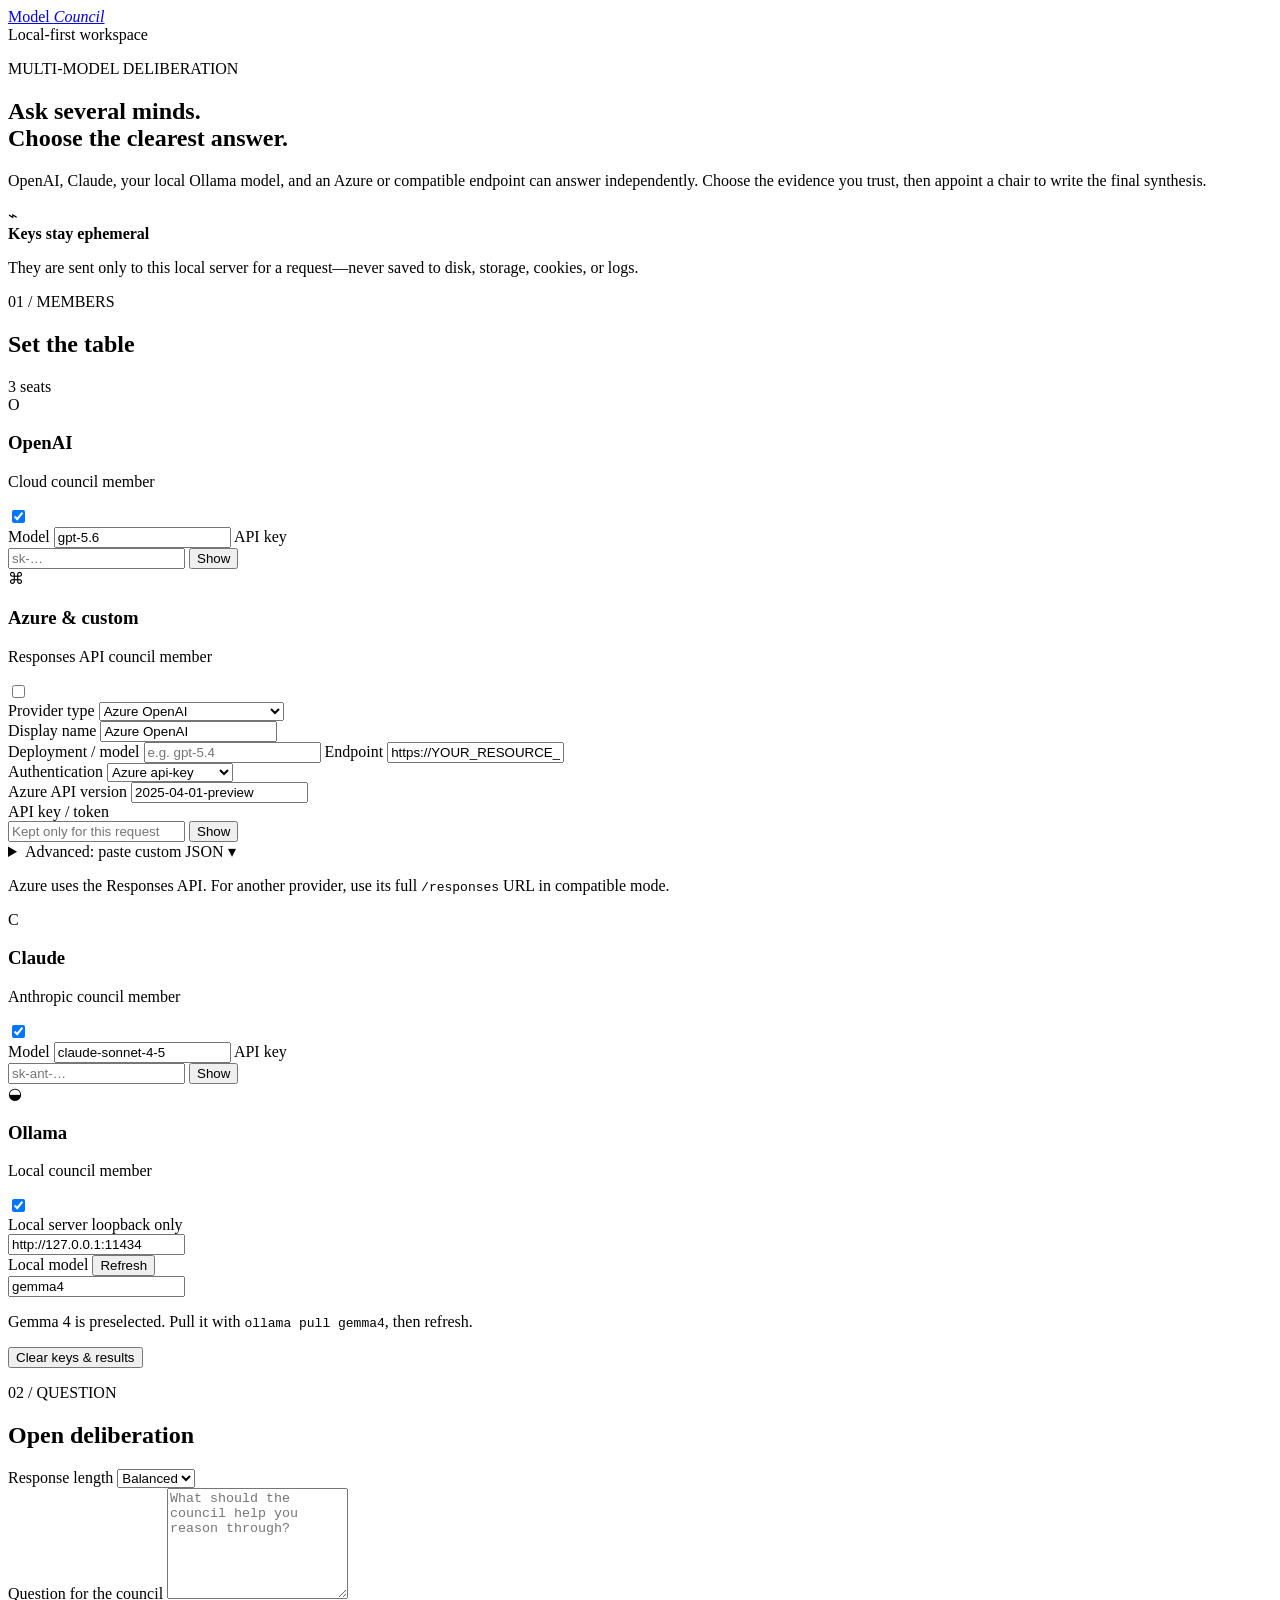
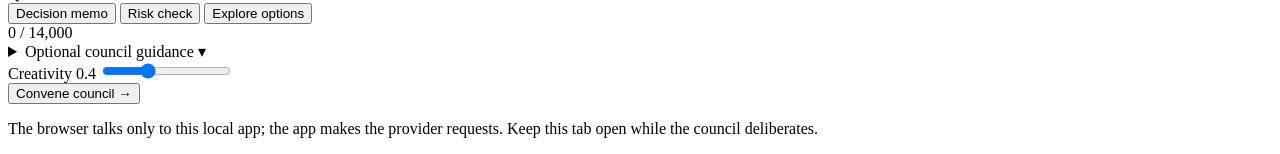
==== static/index.html @ 068204ca "Initial commit" ====
<!doctype html>
<html lang="en">
  <head>
    <meta charset="utf-8" />
    <meta name="viewport" content="width=device-width, initial-scale=1" />
    <meta
      name="description"
      content="Ask OpenAI, Claude, Ollama, and Azure or compatible Responses API models for independent answers, then let a chair synthesize them."
    />
    <title>Model Council</title>
    <link rel="stylesheet" href="/styles.css" />
  </head>
  <body>
    <div class="ambient ambient-one" aria-hidden="true"></div>
    <div class="ambient ambient-two" aria-hidden="true"></div>

    <main class="shell">
      <header class="topbar">
        <a class="brand" href="/" aria-label="Model Council home">
          <span class="brand-mark" aria-hidden="true">
            <span></span><span></span><span></span>
          </span>
          <span>Model <em>Council</em></span>
        </a>
        <div class="local-badge">
          <span class="pulse" aria-hidden="true"></span>
          Local-first workspace
        </div>
      </header>

      <section class="hero" aria-labelledby="page-title">
        <div>
          <p class="eyebrow">MULTI-MODEL DELIBERATION</p>
          <h1 id="page-title">Ask several minds.<br /><span>Choose the clearest answer.</span></h1>
          <p class="lede">
            OpenAI, Claude, your local Ollama model, and an Azure or compatible endpoint can answer independently. Choose the evidence you trust, then appoint a chair to write the final synthesis.
          </p>
        </div>
        <aside class="privacy-note" aria-label="Key handling notice">
          <span class="privacy-icon" aria-hidden="true">⌁</span>
          <div>
            <strong>Keys stay ephemeral</strong>
            <p>They are sent only to this local server for a request—never saved to disk, storage, cookies, or logs.</p>
          </div>
        </aside>
      </section>

      <section class="workspace" aria-label="Council workspace">
        <aside class="setup-panel">
          <div class="panel-heading">
            <div>
              <p class="eyebrow">01 / MEMBERS</p>
              <h2>Set the table</h2>
            </div>
            <span class="member-count" id="member-count">3 seats</span>
          </div>

          <div class="provider-stack">
            <article class="provider-card provider-openai" data-provider-card="openai">
              <div class="provider-head">
                <div class="provider-title">
                  <span class="provider-glyph openai-glyph" aria-hidden="true">O</span>
                  <div>
                    <h3>OpenAI</h3>
                    <p>Cloud council member</p>
                  </div>
                </div>
                <label class="switch" aria-label="Enable OpenAI">
                  <input id="openai-enabled" type="checkbox" checked />
                  <span></span>
                </label>
              </div>
              <label class="field-label" for="openai-model">Model</label>
              <input id="openai-model" class="field-input" value="gpt-5.6" maxlength="200" spellcheck="false" />
              <label class="field-label" for="openai-key">API key</label>
              <div class="secret-field">
                <input
                  id="openai-key"
                  class="field-input"
                  type="password"
                  placeholder="sk-…"
                  autocomplete="off"
                  autocapitalize="off"
                  spellcheck="false"
                />
                <button class="reveal-secret" type="button" data-reveal="openai-key" aria-label="Show OpenAI API key">Show</button>
              </div>
            </article>

            <article class="provider-card provider-custom" data-provider-card="custom">
              <div class="provider-head">
                <div class="provider-title">
                  <span class="provider-glyph custom-glyph" aria-hidden="true">⌘</span>
                  <div>
                    <h3>Azure &amp; custom</h3>
                    <p>Responses API council member</p>
                  </div>
                </div>
                <label class="switch" aria-label="Enable Azure or custom provider">
                  <input id="custom-enabled" type="checkbox" />
                  <span></span>
                </label>
              </div>
              <div class="two-field-row">
                <div>
                  <label class="field-label" for="custom-mode">Provider type</label>
                  <select id="custom-mode" class="field-input">
                    <option value="azure">Azure OpenAI</option>
                    <option value="responses">Compatible Responses API</option>
                  </select>
                </div>
                <div>
                  <label class="field-label" for="custom-label">Display name</label>
                  <input id="custom-label" class="field-input" value="Azure OpenAI" maxlength="80" spellcheck="false" />
                </div>
              </div>
              <label class="field-label" for="custom-model">Deployment / model</label>
              <input id="custom-model" class="field-input" placeholder="e.g. gpt-5.4" maxlength="200" spellcheck="false" />
              <label class="field-label" for="custom-endpoint">Endpoint</label>
              <input
                id="custom-endpoint"
                class="field-input field-input-small"
                value="https://YOUR_RESOURCE_NAME.openai.azure.com/openai"
                maxlength="600"
                inputmode="url"
                autocapitalize="off"
                spellcheck="false"
              />
              <div class="two-field-row">
                <div>
                  <label class="field-label" for="custom-auth-type">Authentication</label>
                  <select id="custom-auth-type" class="field-input">
                    <option value="api-key">Azure api-key</option>
                    <option value="bearer">Bearer token</option>
                    <option value="none">No authentication</option>
                  </select>
                </div>
                <div>
                  <label class="field-label" for="custom-api-version">Azure API version</label>
                  <input id="custom-api-version" class="field-input" value="2025-04-01-preview" maxlength="120" spellcheck="false" />
                </div>
              </div>
              <label class="field-label" for="custom-key">API key / token</label>
              <div class="secret-field">
                <input id="custom-key" class="field-input" type="password" placeholder="Kept only for this request" autocomplete="off" autocapitalize="off" spellcheck="false" />
                <button class="reveal-secret" type="button" data-reveal="custom-key" aria-label="Show custom API key">Show</button>
              </div>
              <details class="custom-json">
                <summary>Advanced: paste custom JSON <span>▾</span></summary>
                <p>Apply an endpoint configuration with optional <code>headers</code> and <code>query_params</code>. It replaces the fields above only in this tab.</p>
                <textarea id="custom-json" class="guidance-textarea" rows="9" spellcheck="false" placeholder='{
  "label": "Azure production",
  "mode": "azure",
  "model": "my-deployment",
  "endpoint": "https://my-resource.openai.azure.com/openai",
  "auth_type": "api-key",
  "api_key": "",
  "query_params": { "api-version": "2025-04-01-preview" },
  "headers": {}
}'></textarea>
                <button id="apply-custom-json" class="quiet-button" type="button">Apply JSON configuration</button>
              </details>
              <p id="custom-status" class="connection-note">Azure uses the Responses API. For another provider, use its full <code>/responses</code> URL in compatible mode.</p>
            </article>

            <article class="provider-card provider-claude" data-provider-card="anthropic">
              <div class="provider-head">
                <div class="provider-title">
                  <span class="provider-glyph claude-glyph" aria-hidden="true">C</span>
                  <div>
                    <h3>Claude</h3>
                    <p>Anthropic council member</p>
                  </div>
                </div>
                <label class="switch" aria-label="Enable Claude">
                  <input id="anthropic-enabled" type="checkbox" checked />
                  <span></span>
                </label>
              </div>
              <label class="field-label" for="anthropic-model">Model</label>
              <input id="anthropic-model" class="field-input" value="claude-sonnet-4-5" maxlength="200" spellcheck="false" />
              <label class="field-label" for="anthropic-key">API key</label>
              <div class="secret-field">
                <input
                  id="anthropic-key"
                  class="field-input"
                  type="password"
                  placeholder="sk-ant-…"
                  autocomplete="off"
                  autocapitalize="off"
                  spellcheck="false"
                />
                <button class="reveal-secret" type="button" data-reveal="anthropic-key" aria-label="Show Claude API key">Show</button>
              </div>
            </article>

            <article class="provider-card provider-ollama" data-provider-card="ollama">
              <div class="provider-head">
                <div class="provider-title">
                  <span class="provider-glyph ollama-glyph" aria-hidden="true">◒</span>
                  <div>
                    <h3>Ollama</h3>
                    <p>Local council member</p>
                  </div>
                </div>
                <label class="switch" aria-label="Enable Ollama">
                  <input id="ollama-enabled" type="checkbox" checked />
                  <span></span>
                </label>
              </div>
              <div class="inline-label-row">
                <label class="field-label" for="ollama-base-url">Local server</label>
                <span class="local-only">loopback only</span>
              </div>
              <input
                id="ollama-base-url"
                class="field-input field-input-small"
                value="http://127.0.0.1:11434"
                maxlength="300"
                inputmode="url"
                autocapitalize="off"
                spellcheck="false"
              />
              <div class="inline-label-row model-row">
                <label class="field-label" for="ollama-model">Local model</label>
                <button id="refresh-ollama" class="quiet-button" type="button">Refresh</button>
              </div>
              <input
                id="ollama-model"
                class="field-input"
                list="ollama-model-options"
                value="gemma4"
                placeholder="Choose or type a local model"
                maxlength="200"
                autocapitalize="off"
                spellcheck="false"
              />
              <datalist id="ollama-model-options"></datalist>
              <p id="ollama-status" class="connection-note">Gemma 4 is preselected. Pull it with <code>ollama pull gemma4</code>, then refresh.</p>
            </article>
          </div>

          <button id="clear-session" class="clear-button" type="button">Clear keys &amp; results</button>
        </aside>

        <section class="deliberation-panel">
          <div class="panel-heading prompt-heading">
            <div>
              <p class="eyebrow">02 / QUESTION</p>
              <h2>Open deliberation</h2>
            </div>
            <div class="response-controls">
              <label for="response-length">Response length</label>
              <select id="response-length" aria-label="Response length">
                <option value="700">Brief</option>
                <option value="1200" selected>Balanced</option>
                <option value="2200">Detailed</option>
              </select>
            </div>
          </div>

          <label class="sr-only" for="question">Question for the council</label>
          <textarea
            id="question"
            rows="7"
            maxlength="14000"
            placeholder="What should the council help you reason through?"
          ></textarea>
          <div class="composer-meta">
            <div class="prompt-ideas" aria-label="Prompt ideas">
              <button class="idea-chip" type="button" data-prompt="Compare the strongest arguments for and against this decision, then recommend a path.">Decision memo</button>
              <button class="idea-chip" type="button" data-prompt="Identify the risks, assumptions, and blind spots in this plan.">Risk check</button>
              <button class="idea-chip" type="button" data-prompt="Generate three approaches, compare their trade-offs, and suggest the best fit.">Explore options</button>
            </div>
            <span id="question-count">0 / 14,000</span>
          </div>

          <details class="guidance">
            <summary>Optional council guidance <span>▾</span></summary>
            <label class="sr-only" for="system-prompt">Optional council guidance</label>
            <textarea
              id="system-prompt"
              class="guidance-textarea"
              rows="3"
              maxlength="4000"
              placeholder="For example: focus on practical trade-offs, cite uncertainty, and write for an engineering leader."
            ></textarea>
          </details>

          <div class="action-row">
            <div class="creativity-control">
              <label for="temperature">Creativity <output id="temperature-value" for="temperature">0.4</output></label>
              <input id="temperature" type="range" min="0" max="1.2" step="0.1" value="0.4" />
            </div>
            <button id="ask-council" class="primary-button" type="button">
              <span class="button-label">Convene council</span>
              <span class="button-arrow" aria-hidden="true">→</span>
            </button>
          </div>
          <p class="local-disclosure">The browser talks only to this local app; the app makes the provider requests. Keep this tab open while the council deliberates.</p>

          <section id="results-section" class="results-section" aria-live="polite" hidden>
            <div class="results-heading">
              <div>
                <p class="eyebrow">03 / TESTIMONY</p>
                <h2>Independent answers</h2>
              </div>
              <span id="round-time" class="round-time"></span>
            </div>
            <div id="member-results" class="member-results"></div>

            <section id="synthesis-section" class="synthesis-section" hidden>
              <div class="synthesis-heading">
                <div>
                  <p class="eyebrow">04 / CHAIR</p>
                  <h2>Write the synthesis</h2>
                  <p>Selected testimony is passed to the chair as reference material, not instructions.</p>
                </div>
                <div class="chair-controls">
                  <label for="moderator">Chair</label>
                  <select id="moderator" aria-label="Select the council chair"></select>
                  <button id="synthesize" class="secondary-button" type="button">Synthesize</button>
                </div>
              </div>
              <p id="selection-note" class="selection-note"></p>
              <article id="final-answer" class="final-answer" hidden>
                <div class="final-answer-head">
                  <div>
                    <span class="final-kicker">COUNCIL FINDING</span>
                    <h3 id="final-title">Final synthesis</h3>
                  </div>
                  <button id="copy-final" class="copy-button" type="button">Copy</button>
                </div>
                <p id="final-meta" class="result-meta"></p>
                <div id="final-text" class="answer-text"></div>
              </article>
            </section>
          </section>
        </section>
      </section>
    </main>

    <div id="toast" class="toast" role="status" aria-live="polite" hidden></div>

    <template id="member-template">
      <article class="member-result">
        <div class="member-result-head">
          <div class="member-name-row">
            <span class="member-dot" aria-hidden="true"></span>
            <div>
              <h3 class="member-name"></h3>
              <p class="member-model"></p>
            </div>
          </div>
          <span class="result-status"></span>
        </div>
        <div class="member-result-body">
          <p class="result-meta"></p>
          <div class="answer-text"></div>
          <p class="result-detail"></p>
        </div>
        <footer class="member-result-footer">
          <label class="include-control">
            <input class="include-member" type="checkbox" />
            <span>Include in synthesis</span>
          </label>
          <button class="copy-button" type="button">Copy</button>
        </footer>
      </article>
    </template>

    <script src="/app.js" defer></script>
  </body>
</html>
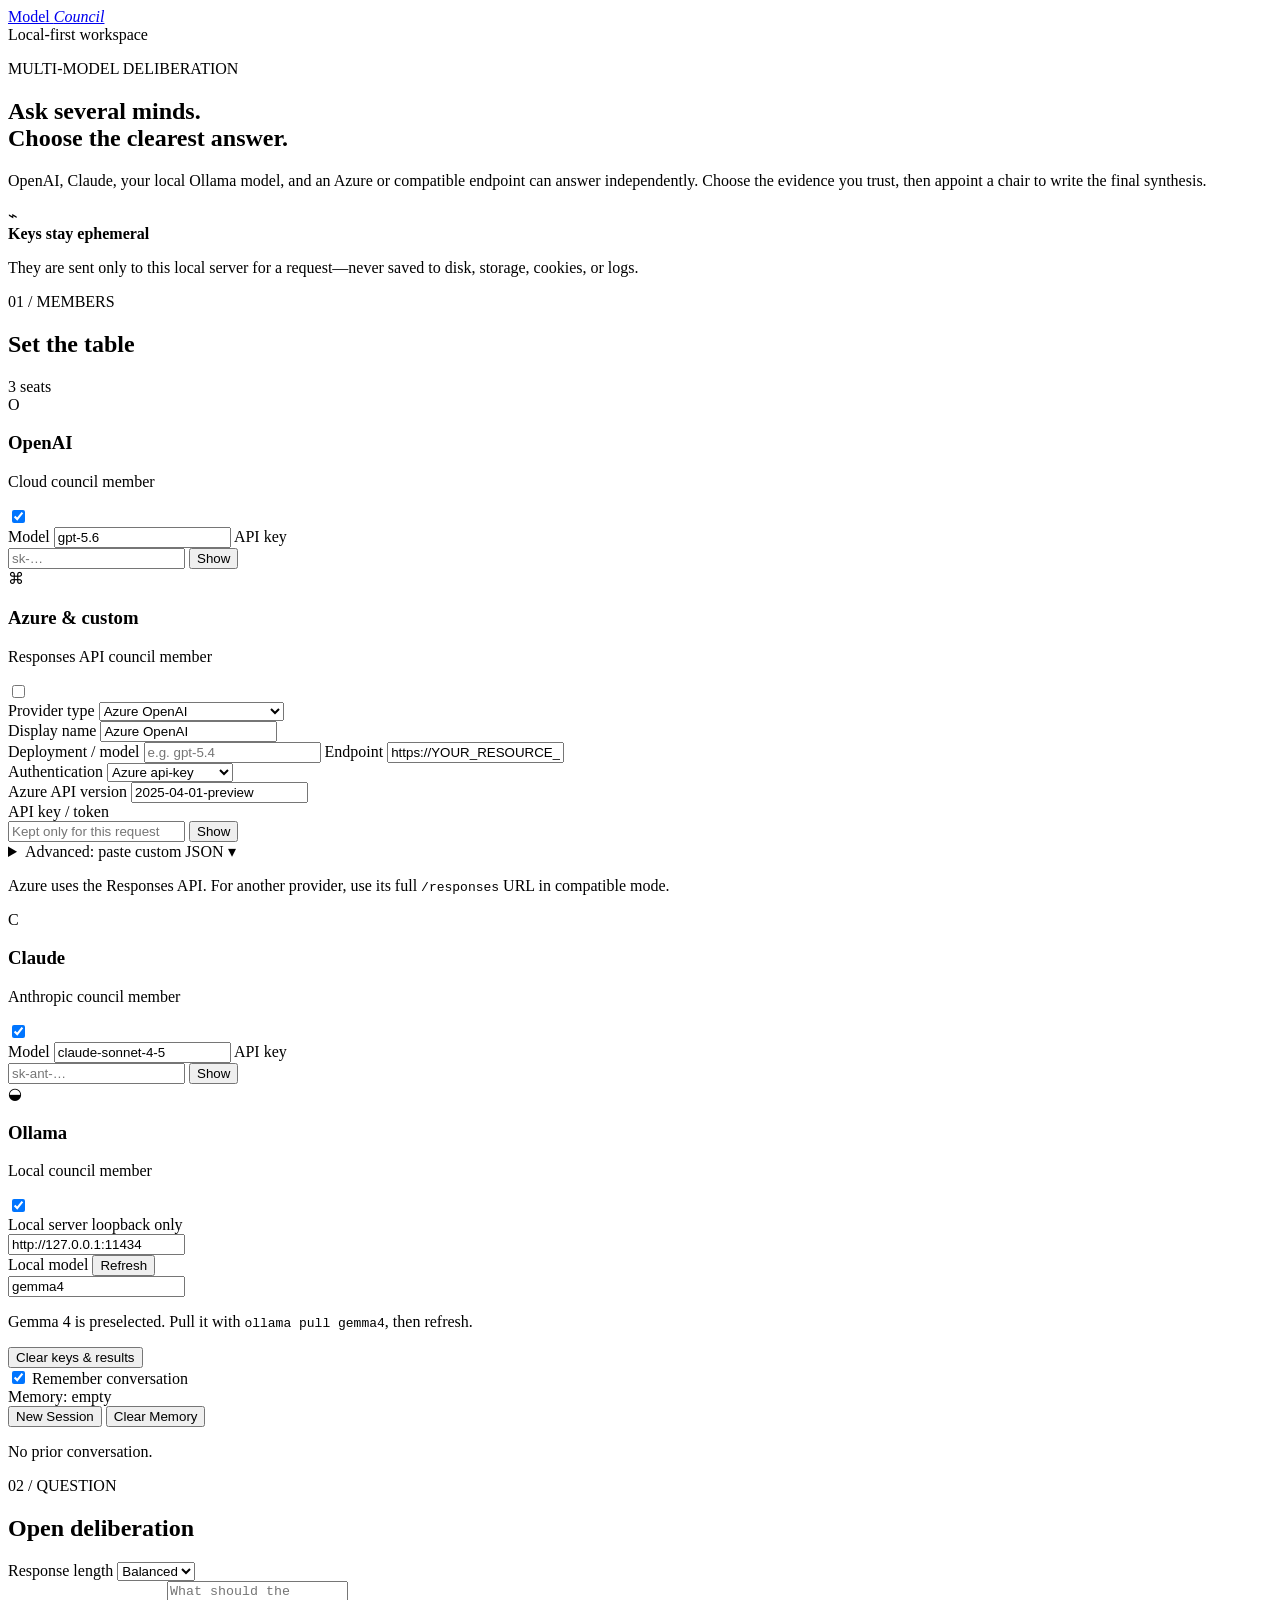
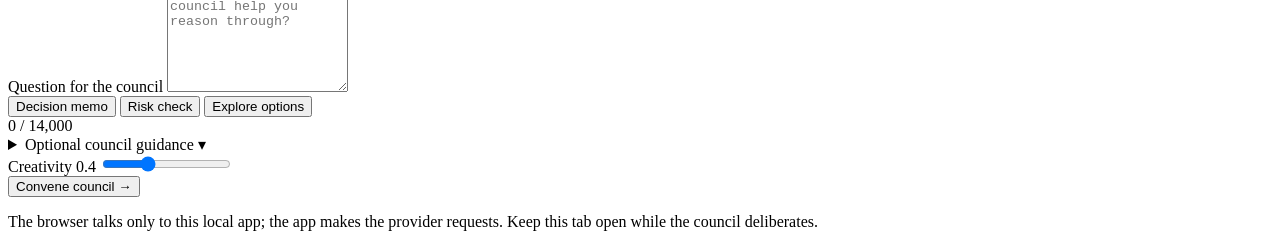
==== commit e92ac61a: "Added fastapi endpoints with redis memory store" ====
--- a/static/index.html
+++ b/static/index.html
@@ -241,6 +241,28 @@
           </div>
 
           <button id="clear-session" class="clear-button" type="button">Clear keys &amp; results</button>
+
+          <!-- Memory Panel -->
+        
+          <div class="memory-panel">
+            <div class="memory-header">
+              <div class="memory-toggle-wrapper">
+                <label class="switch" aria-label="Enable conversation memory">
+                  <input id="memory-enabled" type="checkbox" checked />
+                  <span></span>
+                </label>
+                <span class="memory-toggle-label">Remember conversation</span>
+              </div>
+              <span id="memory-badge" class="memory-badge">Memory: empty</span>
+            </div>
+            <div class="memory-actions">
+              <button id="new-session-btn" class="quiet-button" type="button">New Session</button>
+              <button id="clear-memory-btn" class="quiet-button" type="button">Clear Memory</button>
+            </div>
+            <div id="memory-history" class="memory-history">
+              <p class="muted">No prior conversation.</p>
+            </div>
+          </div>
         </aside>
 
         <section class="deliberation-panel">
@@ -329,7 +351,10 @@
                     <span class="final-kicker">COUNCIL FINDING</span>
                     <h3 id="final-title">Final synthesis</h3>
                   </div>
-                  <button id="copy-final" class="copy-button" type="button">Copy</button>
+                  <div class="footer-actions">
+                    <button id="expand-final" class="expand-button" type="button">Expand</button>
+                    <button id="copy-final" class="copy-button" type="button">Copy</button>
+                  </div>
                 </div>
                 <p id="final-meta" class="result-meta"></p>
                 <div id="final-text" class="answer-text"></div>
@@ -341,6 +366,24 @@
     </main>
 
     <div id="toast" class="toast" role="status" aria-live="polite" hidden></div>
+
+    <!-- Expand Modal -->
+    <div id="expand-modal" class="modal-overlay" hidden>
+      <div class="modal-content">
+        <div class="modal-header">
+          <div>
+            <span class="final-kicker" id="modal-kicker"></span>
+            <h3 id="modal-title"></h3>
+          </div>
+          <div class="footer-actions">
+            <button id="modal-copy" class="copy-button" type="button">Copy</button>
+            <button id="modal-close" class="copy-button" type="button">Close</button>
+          </div>
+        </div>
+        <p id="modal-meta" class="result-meta"></p>
+        <div id="modal-text" class="answer-text modal-text-body"></div>
+      </div>
+    </div>
 
     <template id="member-template">
       <article class="member-result">
@@ -364,11 +407,14 @@
             <input class="include-member" type="checkbox" />
             <span>Include in synthesis</span>
           </label>
-          <button class="copy-button" type="button">Copy</button>
+          <div class="footer-actions">
+            <button class="expand-button" type="button">Expand</button>
+            <button class="copy-button" type="button">Copy</button>
+          </div>
         </footer>
       </article>
     </template>
 
     <script src="/app.js" defer></script>
   </body>
-</html>
+</html>
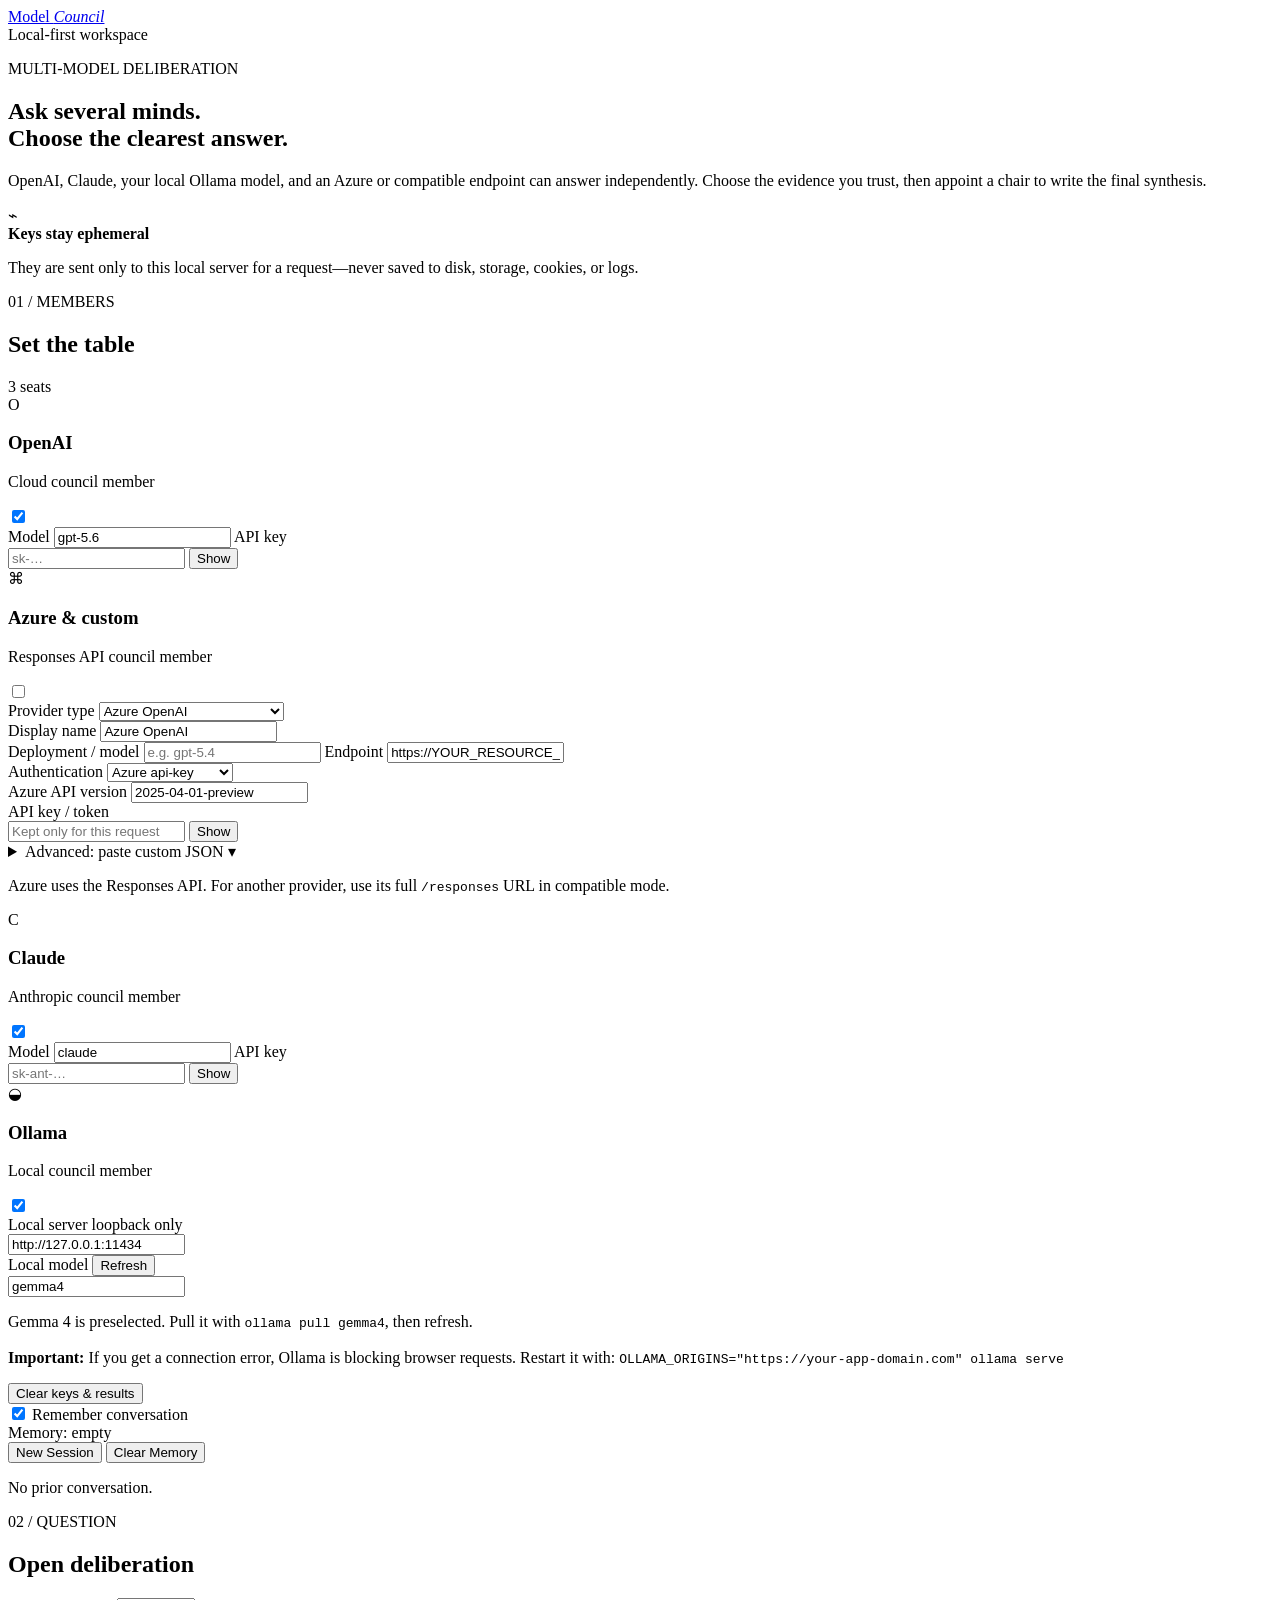
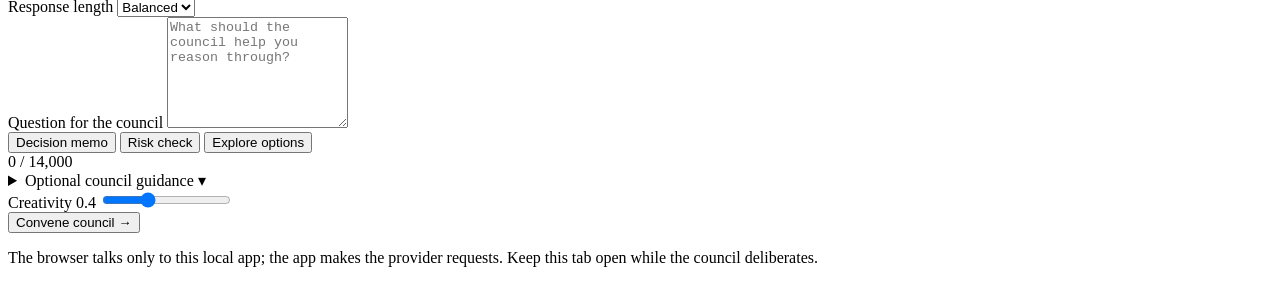
==== commit ea35696e: "added WebSocket relay for local Ollama BYOK Implements a browser-to-server RPC relay over the existi" ====
--- a/static/index.html
+++ b/static/index.html
@@ -178,7 +178,7 @@
                 </label>
               </div>
               <label class="field-label" for="anthropic-model">Model</label>
-              <input id="anthropic-model" class="field-input" value="claude-sonnet-4-5" maxlength="200" spellcheck="false" />
+              <input id="anthropic-model" class="field-input" value="claude" maxlength="200" spellcheck="false" />
               <label class="field-label" for="anthropic-key">API key</label>
               <div class="secret-field">
                 <input
@@ -236,7 +236,11 @@
                 spellcheck="false"
               />
               <datalist id="ollama-model-options"></datalist>
-              <p id="ollama-status" class="connection-note">Gemma 4 is preselected. Pull it with <code>ollama pull gemma4</code>, then refresh.</p>
+              <p id="ollama-status" class="connection-note">
+                Gemma 4 is preselected. Pull it with <code>ollama pull gemma4</code>, then refresh.<br><br>
+                <strong>Important:</strong> If you get a connection error, Ollama is blocking browser requests. 
+                Restart it with: <code>OLLAMA_ORIGINS="https://your-app-domain.com" ollama serve</code>
+              </p>
             </article>
           </div>
 
